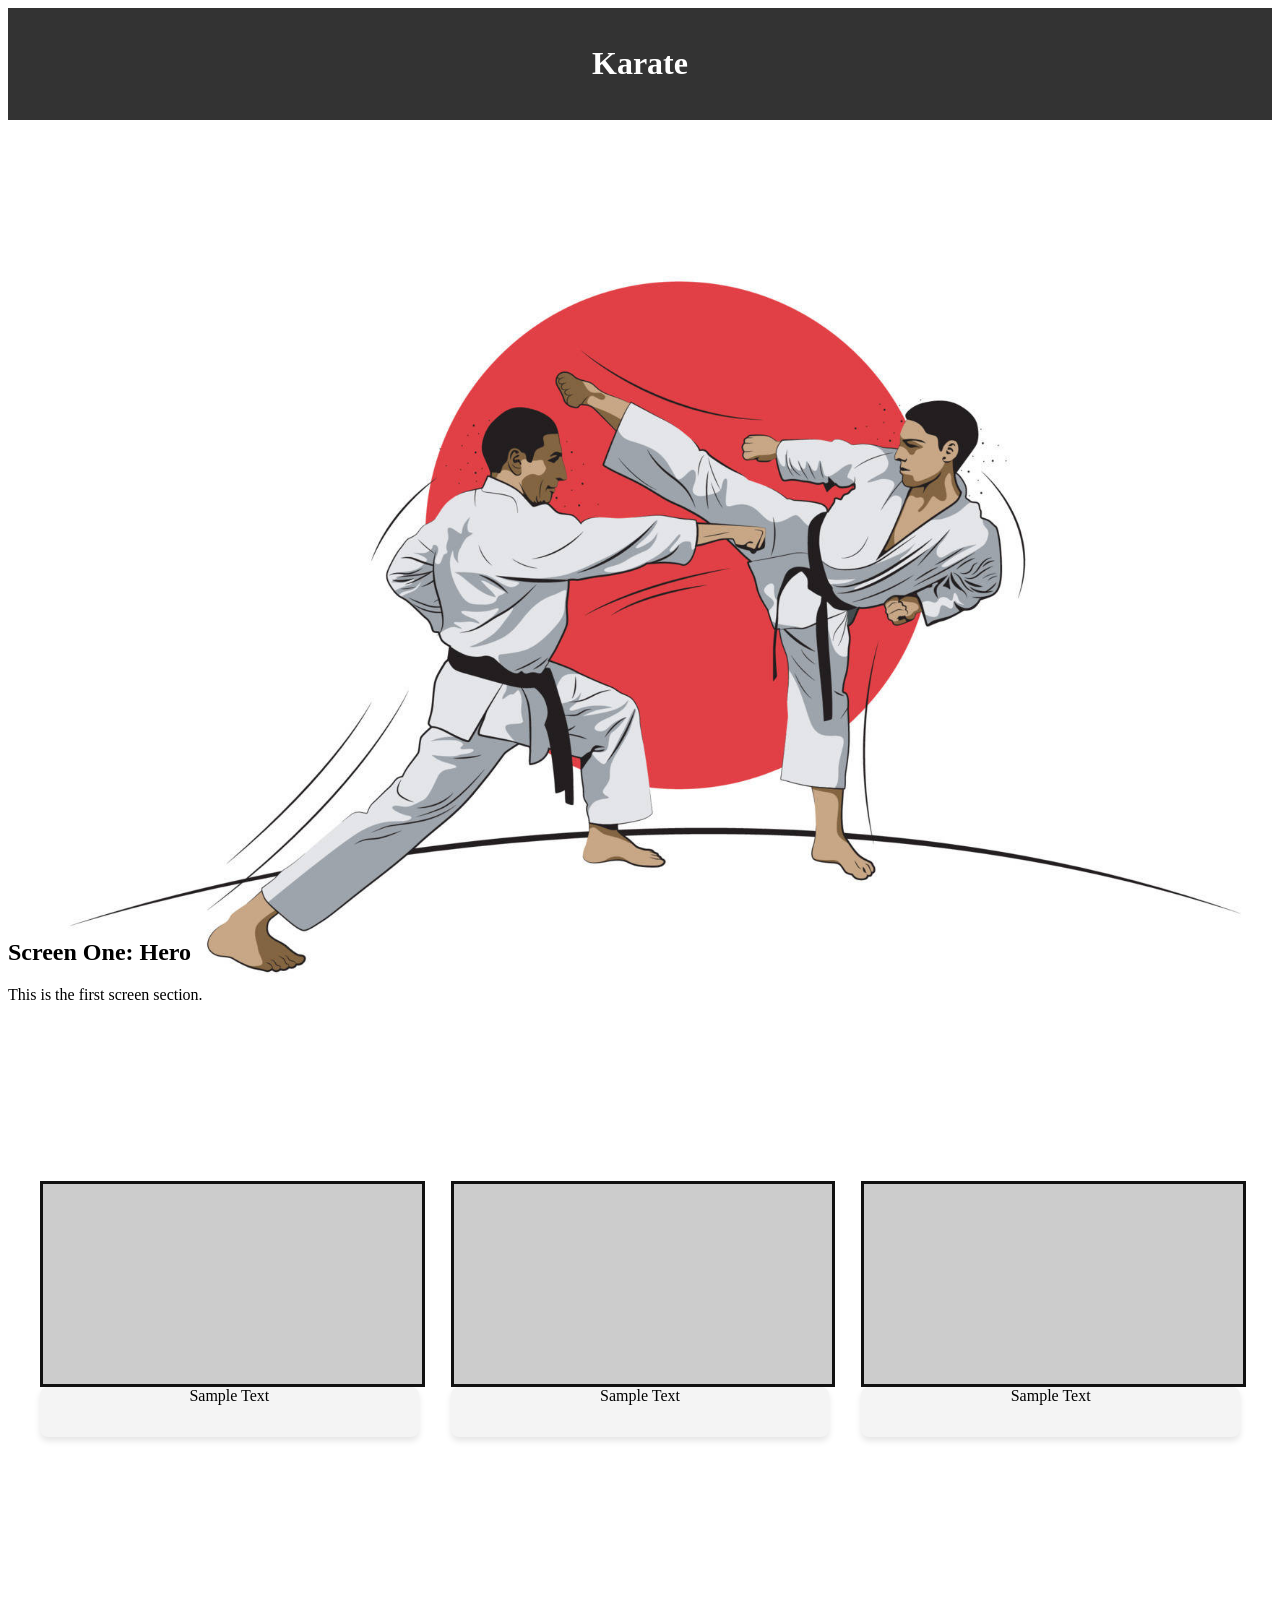
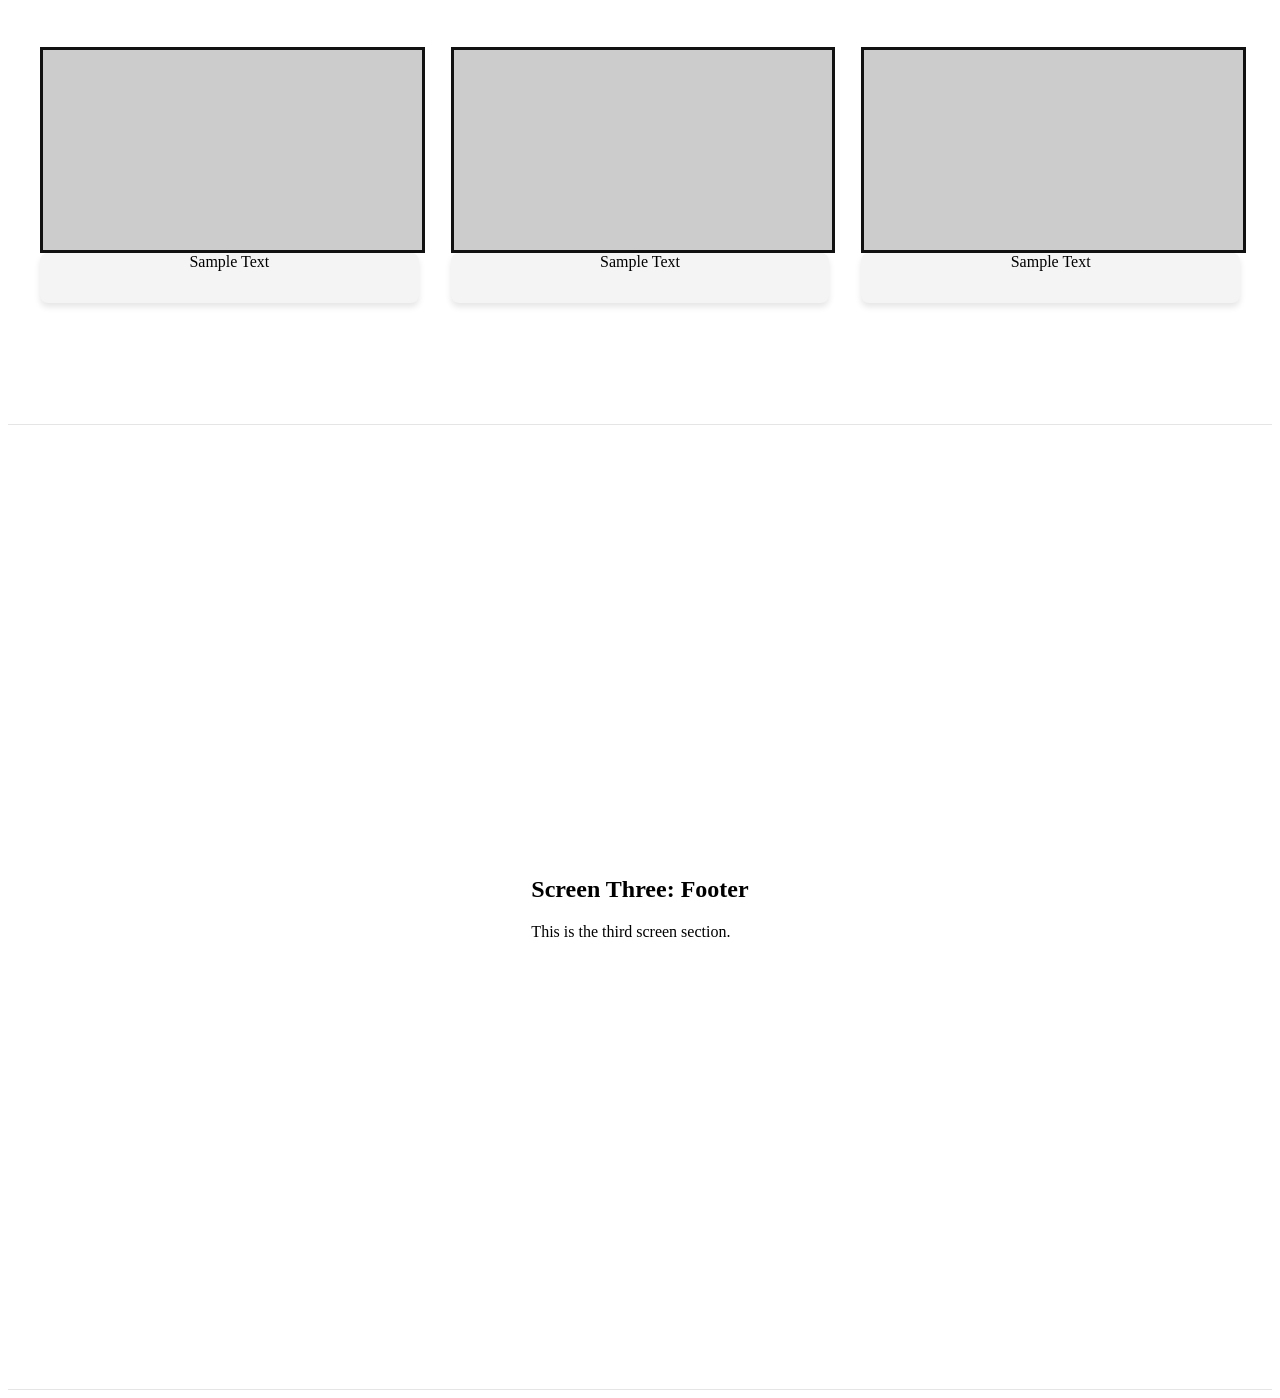
==== index.html @ a0adaf5b "first commit" ====
<!DOCTYPE html>
<html lang="en">
  <head>
    <meta charset="UTF-8" />
    <meta name="viewport" content="width=device-width, initial-scale=1.0" />
    <title>Karate</title>
    <link rel="stylesheet" href="./css/style.css" />
  </head>
    <body>
        <header class="header">
            <h1>Karate</h1>
        </header>
        <section class="hero-section title-format">
            <div class="content-wrapper">
                <h1>Screen One: Hero</h1>
                <p>This is the first screen section.</p>
            </div>
        </section>
        <section class="screen-section feature-section">
            <div>
                <div class="img-example"></div>
                <div class="card">Sample Text</div>
            </div>
            <div>
                <div class="img-example"></div>
                <div class="card">Sample Text</div>
            </div>
            <div>
                <div class="img-example"></div>
                <div class="card">Sample Text</div>
            </div>
            <div>
                <div class="img-example"></div>
                <div class="card">Sample Text</div>
            </div>
            <div>
                <div class="img-example"></div>
                <div class="card">Sample Text</div>
            </div>
            <div>
                <div class="img-example"></div>
                <div class="card">Sample Text</div>
            </div>
        </section>
        <section class="screen-section footer-section">
            <div class="content-wrapper">
                <h1>Screen Three: Footer</h1>
                <p>This is the third screen section.</p>
            </div>
        </section>
    </body>
</html>
---- css/style.css ----
.header {
    background-color: #333;
    color: #fff;
    padding: 1rem;
    text-align: center;
    position: sticky;
    top: 0;
}

.img-example {
    width: 100%;
    height: 200px;
    display: block;
    margin: 0 auto;
    border: 3px solid #111;
    background-color: #ccc;
}

.title-format {
    min-height: 100dvh;
    display: flex;
    justify-content: flex-start;
    align-items: flex-end;
    padding-bottom: 40px;
}

.hero-section {
    background-image: url('../img/karate_main.jpg');
    background-size: cover;
    background-position: center;
}

.screen-section {
    min-height: 100dvh;
    display: flex;
    align-items: center;
    justify-content: center;
    padding: 2rem;
    border-bottom: 1px solid rgba(0, 0, 0, 0.1);
}

.feature-section {
    display: grid;
    grid-template-columns: 1fr;
    gap: 2rem;
}

.card {
    width: 100%;
    min-height: 50px;
    display: block;
    margin: 0 auto;
    border-radius: 8px;
    box-shadow: 0 4px 6px rgba(0, 0, 0, 0.1);
    background-color: #f4f4f4;
    text-align: center;
}

@media screen and (min-width: 576px) {
    .feature-section {
        grid-template-columns: repeat(1, 1fr);
    }
}

@media screen and (min-width: 993px) {
    .feature-section {
        grid-template-columns: repeat(2, 1fr);
    }
}

@media screen and (orientation: landscape) {
    .feature-section {
        grid-template-columns: repeat(3, 1fr);
    }
}
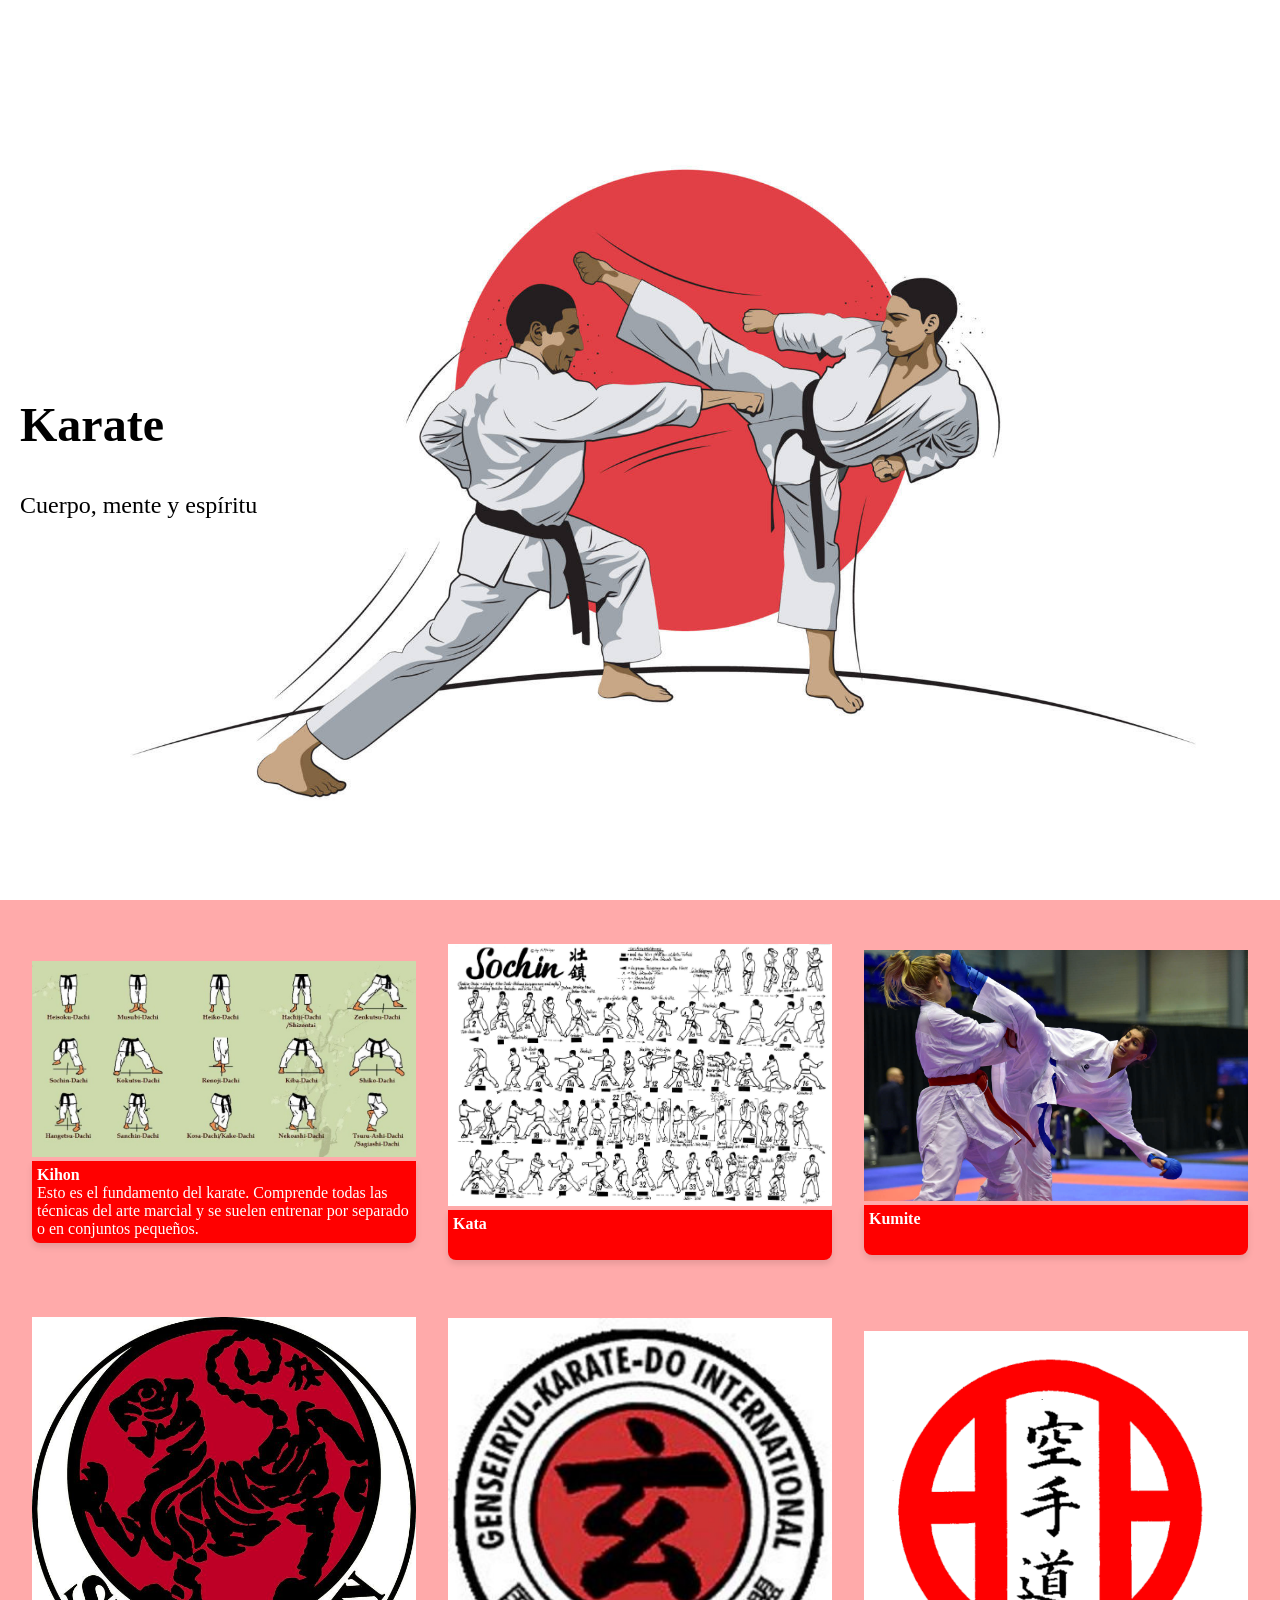
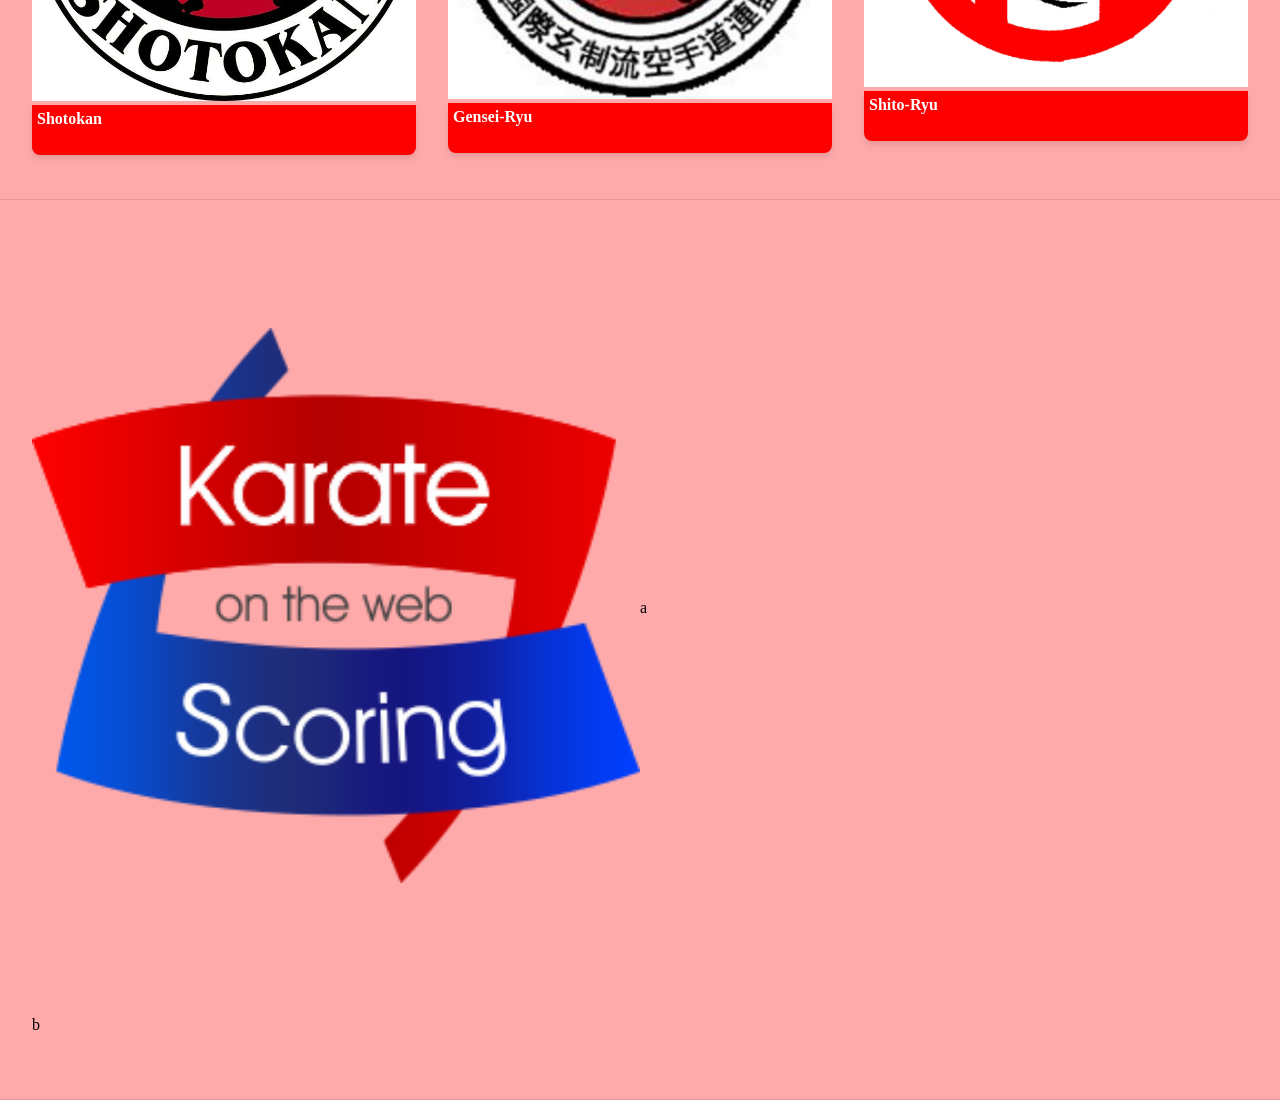
==== commit 06397899: "added images and formatted" ====
--- a/index.html
+++ b/index.html
@@ -1,4 +1,4 @@
-<!DOCTYPE html>
+<!doctype html>
 <html lang="en">
   <head>
     <meta charset="UTF-8" />
@@ -6,47 +6,53 @@
     <title>Karate</title>
     <link rel="stylesheet" href="./css/style.css" />
   </head>
-    <body>
-        <header class="header">
+  <body>
+    <!-- <header class="header">
             <h1>Karate</h1>
-        </header>
-        <section class="hero-section title-format">
-            <div class="content-wrapper">
-                <h1>Screen One: Hero</h1>
-                <p>This is the first screen section.</p>
-            </div>
-        </section>
-        <section class="screen-section feature-section">
-            <div>
-                <div class="img-example"></div>
-                <div class="card">Sample Text</div>
-            </div>
-            <div>
-                <div class="img-example"></div>
-                <div class="card">Sample Text</div>
-            </div>
-            <div>
-                <div class="img-example"></div>
-                <div class="card">Sample Text</div>
-            </div>
-            <div>
-                <div class="img-example"></div>
-                <div class="card">Sample Text</div>
-            </div>
-            <div>
-                <div class="img-example"></div>
-                <div class="card">Sample Text</div>
-            </div>
-            <div>
-                <div class="img-example"></div>
-                <div class="card">Sample Text</div>
-            </div>
-        </section>
-        <section class="screen-section footer-section">
-            <div class="content-wrapper">
-                <h1>Screen Three: Footer</h1>
-                <p>This is the third screen section.</p>
-            </div>
-        </section>
-    </body>
-</html>+        </header> -->
+    <section class="hero-section title-format">
+      <div>
+        <h1 style="font-size: 48px;">Karate</h1>
+        <p style="font-size: 24px;">Cuerpo, mente y espíritu</p>
+      </div>
+    </section>
+    <section class="screen-section feature-section">
+      <div class="feature">
+        <img class="img-std" src="./img/karate_kihon.jpg">
+        <div class="card">
+          <strong>Kihon</strong><br />
+          Esto es el fundamento del karate. Comprende todas las técnicas del
+          arte marcial y se suelen entrenar por separado o en conjuntos
+          pequeños.
+        </div>
+      </div>
+      <div class="feature">
+        <img class="img-std" src="./img/karate_sochin.jpg">
+        <div class="card"><strong>Kata</strong></div>
+      </div>
+      <div class="feature">
+        <img class="img-std" src="./img/karate_kumite.jpg">
+        <div class="card"><strong>Kumite</strong></div>
+      </div>
+      <div class="feature">
+        <img class="img-std" src="./img/karate_shotokan.jpg">
+        <div class="card"><strong>Shotokan</strong></div>
+      </div>
+      <div class="feature">
+        <img class="img-std" src="./img/karate_genseiryu.jpg">
+        <div class="card"><strong>Gensei-Ryu</strong></div>
+      </div>
+      <div class="feature">
+        <img class="img-std" src="./img/karate_shitoryu.gif">
+        <div class="card"><strong>Shito-Ryu</strong></div>
+      </div>
+    </section>
+    <section class="screen-section footer-section">
+      <div class="image-section">
+        <img src="./img/logoKarateScoring.png" style="width: 100%; height: 100%;">
+      </div>
+      <div class="form-section">a</div>
+      <div class="contact-section">b</div>
+    </section>
+  </body>
+</html>
--- a/css/style.css
+++ b/css/style.css
@@ -1,3 +1,13 @@
+*,
+*::before,
+*::after {
+    box-sizing: border-box;
+}
+
+body {
+    margin: 0;
+}
+
 .header {
     background-color: #333;
     color: #fff;
@@ -16,22 +26,28 @@
     background-color: #ccc;
 }
 
+.img-std {
+    width: 100%;
+}
+
 .title-format {
     min-height: 100dvh;
     display: flex;
     justify-content: flex-start;
-    align-items: flex-end;
-    padding-bottom: 40px;
+    align-items: end;
+    margin-left: 20px;
 }
 
 .hero-section {
     background-image: url('../img/karate_main.jpg');
-    background-size: cover;
+    background-size: contain;
     background-position: center;
+    background-repeat: no-repeat;
 }
 
 .screen-section {
     min-height: 100dvh;
+    width: 100%;
     display: flex;
     align-items: center;
     justify-content: center;
@@ -43,6 +59,7 @@
     display: grid;
     grid-template-columns: 1fr;
     gap: 2rem;
+    background-color: #faa;
 }
 
 .card {
@@ -50,10 +67,23 @@
     min-height: 50px;
     display: block;
     margin: 0 auto;
-    border-radius: 8px;
+    border-radius: 0 0 8px 8px;
     box-shadow: 0 4px 6px rgba(0, 0, 0, 0.1);
-    background-color: #f4f4f4;
-    text-align: center;
+    background-color: #f00;
+    color: white;
+    text-align: left;
+    padding: 5px;
+}
+
+.footer-section {
+    display: grid;
+    grid-template-columns: 1fr;
+    background-color: #faa;
+}
+
+.feature {
+    max-width: 500px;
+    justify-self: center;
 }
 
 @media screen and (min-width: 576px) {
@@ -66,10 +96,29 @@
     .feature-section {
         grid-template-columns: repeat(2, 1fr);
     }
+    .footer-section {
+        grid-template-columns: 50% 50%;
+        grid-template-rows: 90% 10%;
+    }
+    .footer-section div:nth-child(1) {
+        grid-column: 1;
+        grid-row: 1;
+    }
+    .footer-section div:nth-child(2) {
+        grid-column: 2;
+        grid-row: 1;
+    }
+    .footer-section div:nth-child(3) {
+        grid-column: 1/3;
+        grid-row: 2;
+    }
 }
 
 @media screen and (orientation: landscape) {
     .feature-section {
         grid-template-columns: repeat(3, 1fr);
     }
+    .title-format {
+        align-items: center;
+    }
 }
